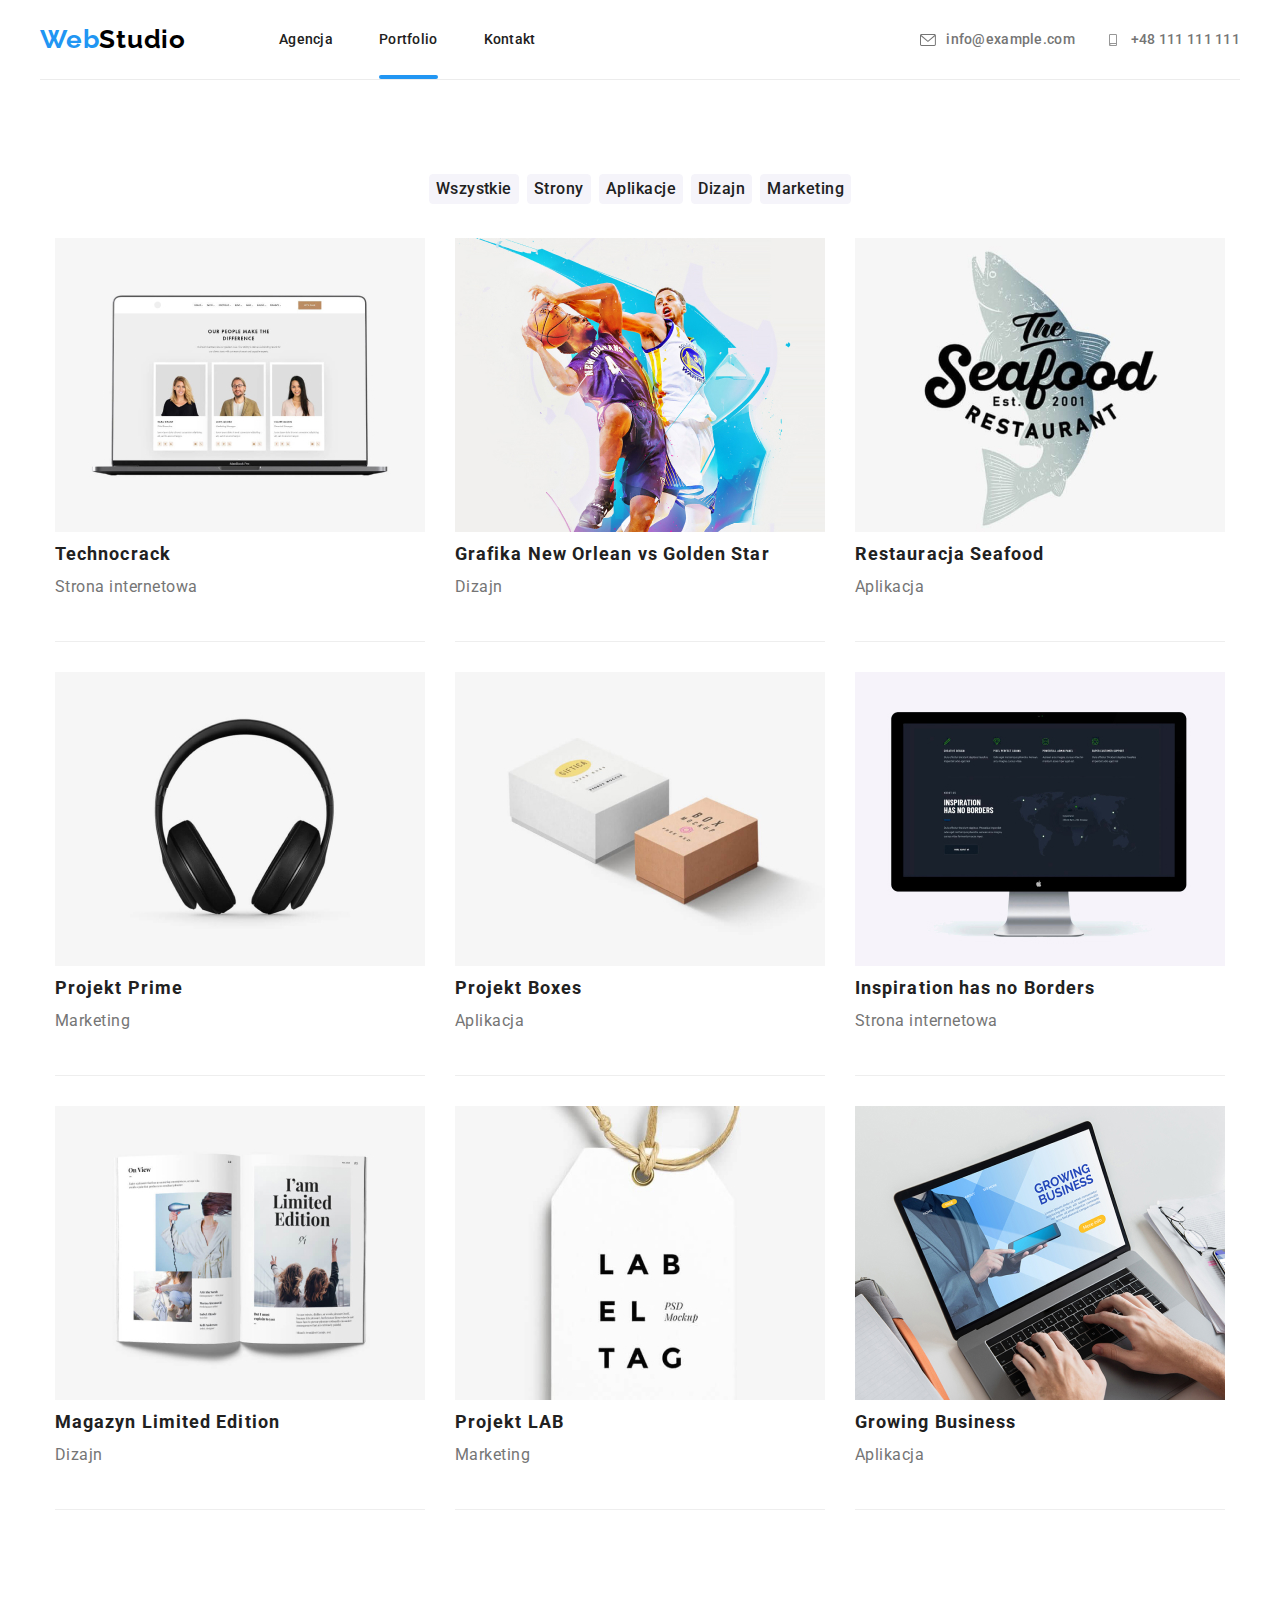
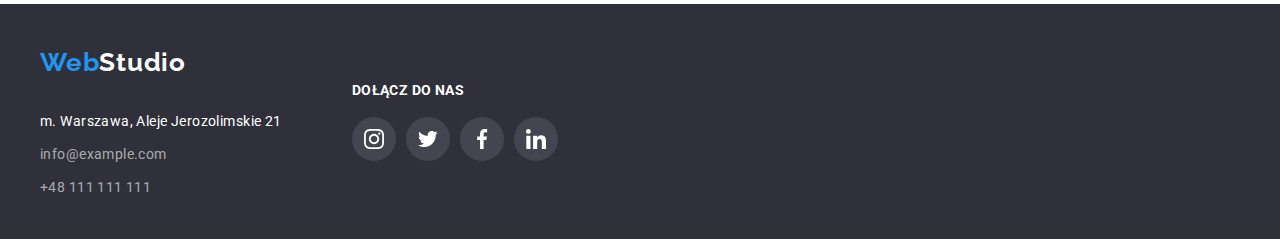
==== portfolio.html @ 3157e333 "copy" ====
<!DOCTYPE html>
<html lang="en">
  <head>
    <meta charset="UTF-8" />
    <meta http-equiv="X-UA-Compatible" content="IE=edge" />
    <meta name="viewport" content="width=device-width, initial-scale=1.0" />
    <link rel="stylesheet" href="css/styles.css" />
    <link rel="preconnect" href="https://fonts.googleapis.com" />
    <link rel="preconnect" href="https://fonts.gstatic.com" crossorigin />
    <link
      href="https://fonts.googleapis.com/css2?family=Raleway:wght@700&family=Roboto:wght@400;500;700;900&display=swap"
      rel="stylesheet"
    />
    <title>Portfolio</title>
  </head>
  <body>
    <header class="header">
      <div class="header-wrapper">
       <a class="logo-link-header" href="index.html"
        ><span class="web-color">Web</span>Studio</a>
       <nav class="navigation">
        <ul>
          <li>
            <a class="nav-element" href="index.html"
              >Agencja</a
            >
          </li>
          <li>
            <a class="nav-element current-page-portfolio" href="portfolio.html"
              >Portfolio</a
            >
          </li>
          <li><a class="nav-element">Kontakt</a></li>
        </ul>
        </div>
      </nav>
      <ul class="header-contact-wrapper">
        <li>
          <div>
           <svg  width="16" height="12" class="header-contact-icon" >
            <use href="images/icons.svg#icon-envelope"></use>
          </svg>
          <a
            class="header-contact header-contact-email"
            href="mailto:info@example.com"
            >info@example.com</a
          >
          </div>
        </li>
        <li>
          <div>
           <svg width="16" height="12" class="header-contact-icon" >
            <use href="images/icons.svg#icon-smartphone"></use>
          </svg>
          <p class="header-contact">+48 111 111 111</p>
          </div>
        </li>
      </ul>
    </header>
    <main>
      <div class="container section">
        <section class="portfolio-main-page">
          <div class="portfolio-selector-list">
            <ul>
              <li>
                <button class="portfolio-selector-button" type="button">
                  Wszystkie
                </button>
              </li>
              <li>
                <button class="portfolio-selector-button" type="button">
                  Strony
                </button>
              </li>
              <li>
                <button class="portfolio-selector-button" type="button">
                  Aplikacje
                </button>
              </li>
              <li>
                <button class="portfolio-selector-button" type="button">
                  Dizajn
                </button>
              </li>
              <li>
                <button class="portfolio-selector-button" type="button">
                  Marketing
                </button>
              </li>
            </ul>
          </div>
          <ul class="projects">
            <li class="project-element">
              <img
                src="images/technocrack.jpg"
                alt="Technocrack website"
                width="370"
                height="294"
              />
              <div class="image-overlay">
                <p>Technocrack jest popularną platformą wykorzystywaną do rozpowszechniania koronawirusa. Firmy wykorzystują tę platformę do celów szpiegowskich i ataków na niezabezpieczone serwery konkurencji</p>
              </div>
              <p class="project-element-title">Technocrack</p>
              <p class="project-element-type">Strona internetowa</p>
            </li>
            <li class="project-element">
              <img
                src="images/new_orlean_vs_golden_star.jpg"
                alt="basketball match poster"
                width="370"
                height="294"
              />
              <div class="image-overlay">
                <p>Technocrack jest popularną platformą wykorzystywaną do rozpowszechniania koronawirusa. Firmy wykorzystują tę platformę do celów szpiegowskich i ataków na niezabezpieczone serwery konkurencji</p>
              </div>
              <p class="project-element-title">
                Grafika New Orlean vs Golden Star
              </p>
              <p class="project-element-type">Dizajn</p>
            </li>
            <li class="project-element">
              <img
                src="images/seafood.jpg"
                alt="restaurant logo"
                width="370"
                height="294"
              />
              <div class="image-overlay">
                <p>Technocrack jest popularną platformą wykorzystywaną do rozpowszechniania koronawirusa. Firmy wykorzystują tę platformę do celów szpiegowskich i ataków na niezabezpieczone serwery konkurencji</p>
              </div>
              <p class="project-element-title">Restauracja Seafood</p>
              <p class="project-element-type">Aplikacja</p>
            </li>
            <li class="project-element">
              <img
                src="images/headphones.jpg"
                alt="headphones"
                width="370"
                height="294"
              />
              <div class="image-overlay">
                <p>Technocrack jest popularną platformą wykorzystywaną do rozpowszechniania koronawirusa. Firmy wykorzystują tę platformę do celów szpiegowskich i ataków na niezabezpieczone serwery konkurencji</p>
              </div>
              <p class="project-element-title">Projekt Prime</p>
              <p class="project-element-type">Marketing</p>
            </li>
            <li class="project-element">
              <img
                src="images/boxes.jpg"
                alt="boxes"
                width="370"
                height="294"
              />
              <div class="image-overlay">
                <p>Technocrack jest popularną platformą wykorzystywaną do rozpowszechniania koronawirusa. Firmy wykorzystują tę platformę do celów szpiegowskich i ataków na niezabezpieczone serwery konkurencji</p>
              </div>
              <p class="project-element-title">Projekt Boxes</p>
              <p class="project-element-type">Aplikacja</p>
            </li>
            <li class="project-element">
              <img
                src="images/monitor.jpg"
                alt="Inspiration has no Borders website"
                width="370"
                height="294"
              />
              <div class="image-overlay">
                <p>Technocrack jest popularną platformą wykorzystywaną do rozpowszechniania koronawirusa. Firmy wykorzystują tę platformę do celów szpiegowskich i ataków na niezabezpieczone serwery konkurencji</p>
              </div>
              <p class="project-element-title">Inspiration has no Borders</p>
              <p class="project-element-type">Strona internetowa</p>
            </li>
            <li class="project-element">
              <img
                src="images/magazine.jpg"
                alt="Magazine"
                width="370"
                height="294"
              />
              <div class="image-overlay">
                <p>Technocrack jest popularną platformą wykorzystywaną do rozpowszechniania koronawirusa. Firmy wykorzystują tę platformę do celów szpiegowskich i ataków na niezabezpieczone serwery konkurencji</p>
              </div>
              <p class="project-element-title">Magazyn Limited Edition</p>
              <p class="project-element-type">Dizajn</p>
            </li>
            <li class="project-element">
              <img
                src="images/project_lab.jpg"
                alt="Project LAB"
                width="370"
                height="294"
              />
              <div class="image-overlay">
                <p>Technocrack jest popularną platformą wykorzystywaną do rozpowszechniania koronawirusa. Firmy wykorzystują tę platformę do celów szpiegowskich i ataków na niezabezpieczone serwery konkurencji</p>
              </div>
              <p class="project-element-title">Projekt LAB</p>
              <p class="project-element-type">Marketing</p>
            </li>
            <li class="project-element">
              <img
                src="images/growing_business.jpg"
                alt="Growing business application"
                width="370"
                height="294"
              />
              <div class="image-overlay">
                <p>Technocrack jest popularną platformą wykorzystywaną do rozpowszechniania koronawirusa. Firmy wykorzystują tę platformę do celów szpiegowskich i ataków na niezabezpieczone serwery konkurencji</p>
              </div>
              <p class="project-element-title">Growing Business</p>
              <p class="project-element-type">Aplikacja</p>
            </li>
          </ul>
        </section>
      </div>
    </main>
    <footer class="footer">
      <div class="footer-wrapper">
        <div>
      <a class="logo-link-footer" href="index.html"
        ><span class="web-color">Web</span>Studio</a
      >
      <address class="footer-address-wrapper">
        <ul>
          <li>
            <span class="footer-address"
              >m. Warszawa, Aleje Jerozolimskie 21</span
            >
          </li>
          <li>
            <span> <a class="footer-contact" href="mailto:info@example.com">info@example.com</a></span>
          </li>
          <li>
            <span class="footer-contact">+48 111 111 111</span>
          </li>
        </ul>
      </address>
      </div>
      <div class="join-to-us">
        <p>DOŁĄCZ DO NAS</p>
        <ul>
          <div class="footer-icon-wrapper">
          <li><svg width="20" height="20" class="footer-icon"><use href="images/icons.svg#icon-instagram"></use></svg></li>
         </div>
          <div class="footer-icon-wrapper">
          <li><svg width="20" height="20" class="footer-icon"><use href="images/icons.svg#icon-twitter"></use></svg></li>
         </div>
          <div class="footer-icon-wrapper">
          <li><svg width="20" height="20" class="footer-icon"><use href="images/icons.svg#icon-facebook"></use></svg></li>
         </div>
          <div class="footer-icon-wrapper">
          <li><svg width="20" height="20" class="footer-icon"><use href="images/icons.svg#icon-linkedin"></use></svg></li>
         </div>
        </ul>
      </div>
      </div>
    </footer>
  </body>
</html>
---- css/styles.css ----
/*! modern-normalize v1.1.0 | MIT License | https://github.com/sindresorhus/modern-normalize */

/*
Document
========
*/

/**
Use a better box model (opinionated).
*/

*,
::before,
::after {
  box-sizing: border-box;
}

/**
1. Correct the line height in all browsers.
2. Prevent adjustments of font size after orientation changes in iOS.
3. Use a more readable tab size (opinionated).
*/

html {
  line-height: 1.15; /* 1 */
  -webkit-text-size-adjust: 100%; /* 2 */
  -moz-tab-size: 4; /* 3 */
  tab-size: 4; /* 3 */
}

/*
Sections
========
*/

/**
1. Remove the margin in all browsers.
2. Improve consistency of default fonts in all browsers. (https://github.com/sindresorhus/modern-normalize/issues/3)
*/

body {
  margin: 0; /* 1 */
  font-family: system-ui, -apple-system,
    /* Firefox supports this but not yet `system-ui` */ "Segoe UI", Roboto,
    Helvetica, Arial, sans-serif, "Apple Color Emoji", "Segoe UI Emoji"; /* 2 */
}

/*
Grouping content
================
*/

/**
1. Add the correct height in Firefox.
2. Correct the inheritance of border color in Firefox. (https://bugzilla.mozilla.org/show_bug.cgi?id=190655)
*/

hr {
  height: 0; /* 1 */
  color: inherit; /* 2 */
}

/*
Text-level semantics
====================
*/

/**
Add the correct text decoration in Chrome, Edge, and Safari.
*/

abbr[title] {
  text-decoration: underline dotted;
}

/**
Add the correct font weight in Edge and Safari.
*/

b,
strong {
  font-weight: bolder;
}

/**
1. Improve consistency of default fonts in all browsers. (https://github.com/sindresorhus/modern-normalize/issues/3)
2. Correct the odd 'em' font sizing in all browsers.
*/

code,
kbd,
samp,
pre {
  font-family: ui-monospace, SFMono-Regular, Consolas, "Liberation Mono", Menlo,
    monospace; /* 1 */
  font-size: 1em; /* 2 */
}

/**
Add the correct font size in all browsers.
*/

small {
  font-size: 80%;
}

/**
Prevent 'sub' and 'sup' elements from affecting the line height in all browsers.
*/

sub,
sup {
  font-size: 75%;
  line-height: 0;
  position: relative;
  vertical-align: baseline;
}

sub {
  bottom: -0.25em;
}

sup {
  top: -0.5em;
}

/*
Tabular data
============
*/

/**
1. Remove text indentation from table contents in Chrome and Safari. (https://bugs.chromium.org/p/chromium/issues/detail?id=999088, https://bugs.webkit.org/show_bug.cgi?id=201297)
2. Correct table border color inheritance in Chrome and Safari. (https://bugs.chromium.org/p/chromium/issues/detail?id=935729, https://bugs.webkit.org/show_bug.cgi?id=195016)
*/

table {
  text-indent: 0; /* 1 */
  border-color: inherit; /* 2 */
}

/*
Forms
=====
*/

/**
1. Change the font styles in all browsers.
2. Remove the margin in Firefox and Safari.
*/

button,
input,
optgroup,
select,
textarea {
  font-family: inherit; /* 1 */
  font-size: 100%; /* 1 */
  line-height: 1.15; /* 1 */
  margin: 0; /* 2 */
}

/**
Remove the inheritance of text transform in Edge and Firefox.
*/

button,
select {
  text-transform: none;
}

/**
Correct the inability to style clickable types in iOS and Safari.
*/

button,
[type="button"],
[type="reset"],
[type="submit"] {
  -webkit-appearance: button;
}

/**
Remove the inner border and padding in Firefox.
*/

::-moz-focus-inner {
  border-style: none;
  padding: 0;
}

/**
Restore the focus styles unset by the previous rule.
*/

:-moz-focusring {
  outline: 1px dotted ButtonText;
}

/**
Remove the additional ':invalid' styles in Firefox.
See: https://github.com/mozilla/gecko-dev/blob/2f9eacd9d3d995c937b4251a5557d95d494c9be1/layout/style/res/forms.css#L728-L737
*/

:-moz-ui-invalid {
  box-shadow: none;
}

/**
Remove the padding so developers are not caught out when they zero out 'fieldset' elements in all browsers.
*/

legend {
  padding: 0;
}

/**
Add the correct vertical alignment in Chrome and Firefox.
*/

progress {
  vertical-align: baseline;
}

/**
Correct the cursor style of increment and decrement buttons in Safari.
*/

::-webkit-inner-spin-button,
::-webkit-outer-spin-button {
  height: auto;
}

/**
1. Correct the odd appearance in Chrome and Safari.
2. Correct the outline style in Safari.
*/

[type="search"] {
  -webkit-appearance: textfield; /* 1 */
  outline-offset: -2px; /* 2 */
}

/**
Remove the inner padding in Chrome and Safari on macOS.
*/

::-webkit-search-decoration {
  -webkit-appearance: none;
}

/**
1. Correct the inability to style clickable types in iOS and Safari.
2. Change font properties to 'inherit' in Safari.
*/

::-webkit-file-upload-button {
  -webkit-appearance: button; /* 1 */
  font: inherit; /* 2 */
}

/*
Interactive
===========
*/

/*
Add the correct display in Chrome and Safari.
*/

summary {
  display: list-item;
}

:root {
  --main-text-color: #212121;
  --background-color: #2f303a;
  --text-color: #757575;
  --fancy-blue-color: #2196f3;
  --icon-color: #afb1b8;
}

body {
  font-family: "Roboto", sans-serif;
  color: var(--main-text-color);
}

p {
  margin: 0;
  padding: 0;
}

ul {
  margin: 0;
  padding: 0;
}

h1,
h2,
h4 {
  margin: 0;
  padding: 0;
}

.header {
  border-bottom: 1px solid #ececec;
  background-color: #ffffff;
  display: flex;
  align-items: center;
  padding-top: 11px;
  padding-bottom: 11px;
  margin: 0 auto;
  width: 1200px;
  justify-content: space-between;
}

.header nav ul {
  display: flex;
  margin: 0;
  padding-left: 93px;
}

.header .header-contact-wrapper {
  display: flex;
  align-items: center;
  justify-content: flex-end;
  gap: 30px;
}

.header-contact-wrapper div {
  display: flex;
  align-items: center;
  gap: 10px;
}

.header-contact-wrapper div:hover svg {
  cursor: pointer;
  fill: var(--fancy-blue-color);
}

.web-color {
  color: var(--fancy-blue-color);
}

.footer {
  background-color: var(--background-color);
  display: flex;
  margin: 0 auto;
  display: flex;
  align-items: center;
  gap: 70px;
  padding-top: 30px;
  padding-bottom: 30px;
}

.footer li {
  display: flex;
  list-style: none;
}

.footer-address {
  font-style: normal;
  font-weight: 400;
  font-size: 14px;
  letter-spacing: 0.03em;
  line-height: 1.71;
  color: #ffffff;
  margin: 0;
  padding-block: 9px;
}

.footer-address-wrapper {
  padding-top: 10px;
}

.footer-wrapper {
  display: flex;
  align-items: center;
  gap: 70px;
  width: 1200px;
  margin: 0 auto;
}

.footer-contact {
  font-style: normal;
  font-weight: 400;
  font-size: 14px;
  letter-spacing: 0.03em;
  line-height: 1.71;
  color: rgba(255, 255, 255, 0.6);
  margin: 0;
  padding-block: 9px;
  text-decoration: none;
}

.footer-contact:hover {
  cursor: pointer;
  color: var(--fancy-blue-color);
}

.logo-link-footer {
  font-family: "Raleway", sans-serif;
  font-style: normal;
  font-weight: 700;
  font-size: 26px;
  letter-spacing: 0.03em;
  line-height: 2.2;
  color: #ffffff;
  text-decoration: none;
}

.logo-link-header {
  font-family: "Raleway", sans-serif;
  font-style: normal;
  font-weight: 700;
  font-size: 26px;
  letter-spacing: 0.03em;
  line-height: 2.2;
  color: #000000;
  text-decoration: none;
  margin: 0;
}

.navigation a {
  position: relative;
}

.current-page-main::after {
  content: "";
  position: absolute;
  left: 0;
  right: 0;
  bottom: -32px;
  background-color: #2196f3;
  width: 100%;
  height: 4px;
  border-radius: 2px;
}

.current-page-portfolio::after {
  content: "";
  position: absolute;
  left: 0;
  right: 0;
  bottom: -32px;
  background-color: #2196f3;
  width: 100%;
  height: 4px;
  border-radius: 2px;
}

.nav-element {
  font-style: normal;
  font-weight: 500;
  font-size: 14px;
  line-height: 1.14;
  letter-spacing: 0.02em;
  text-decoration: none;
  color: var(--main-text-color);
  margin-right: 46px;
  transition: color 250ms cubic-bezier(0.4, 0, 0.2, 1);
}

.nav-element:hover,
.nav-element:focus {
  color: var(--fancy-blue-color);
  cursor: pointer;
}

.header li {
  list-style: none;
}

.header-contact {
  font-style: normal;
  font-weight: 500;
  font-size: 14px;
  line-height: 1.14;
  letter-spacing: 0.02em;
  color: var(--text-color);
  text-decoration: none;
  transition: color 250ms cubic-bezier(0.4, 0, 0.2, 1);
}

.header-contact:hover {
  color: var(--fancy-blue-color);
  cursor: pointer;
}

.header-contact:focus {
  color: var(--fancy-blue-color);
}

.banner {
  background-image: linear-gradient(
      rgba(47, 48, 58, 0.4),
      rgba(47, 48, 58, 0.4)
    ),
    url(../images/banner-background.jpg);
  background-position: center;
  background-repeat: no-repeat;
  display: flex;
  flex-direction: column;
  align-items: center;
  justify-content: center;
  padding-bottom: 208px;
  padding-top: 208px;
}

.section {
  padding-top: 94px;
  padding-bottom: 94px;
  margin: 0 auto;
}

.banner-header {
  font-style: normal;
  font-weight: 900;
  font-size: 44px;
  line-height: 1.36;
  letter-spacing: 0.06em;
  text-transform: uppercase;
  color: #ffffff;
  text-align: center;
  padding-bottom: 30px;
  max-width: 696px;
}

.banner-button {
  font-style: normal;
  font-weight: 700;
  font-size: 16px;
  line-height: 1.88;
  letter-spacing: 0.06em;
  color: #ffffff;
  background-color: var(--fancy-blue-color);
  border: 1px solid var(--fancy-blue-color);
  border-radius: 4px;
  cursor: pointer;
}

.description {
  display: flex;
  max-width: 1200px;
}

.description ul {
  display: flex;
  flex-direction: row;
  max-width: 1600px;
}

.description li {
  list-style: none;
  margin-left: 15px;
  margin-right: 15px;
}

.description h4 {
  font-style: normal;
  font-weight: 700;
  font-size: 14px;
  letter-spacing: 0.03em;
  line-height: 1;
  text-transform: uppercase;
}

.description-text {
  font-style: normal;
  font-weight: 400;
  font-size: 14px;
  line-height: 1.71;
  letter-spacing: 0.03em;
  color: var(--text-color);
}

.description-title {
  display: flex;
  flex-direction: column;
  max-width: 1200x;
}

.description-title h2 {
  font-style: normal;
  font-weight: 700;
  font-size: 36px;
  letter-spacing: 0.03em;
  line-height: 2.62;
  text-align: center;
}

.description-title ul {
  position: relative;
  display: flex;
  flex-direction: row;
  justify-content: center;
}

.description-list-items {
  padding-bottom: 94px;
  display: flex;
}

.description-image {
  width: 370px;
  height: 294px;
  margin-left: 15px;
  margin-right: 15px;
}

.our-team {
  background-color: #f5f4fa;
}

.our-team ul {
  display: flex;
  flex-direction: row;
  justify-content: center;
}

.our-team h2 {
  font-style: normal;
  font-weight: 700;
  font-size: 36px;
  letter-spacing: 0.03em;
  line-height: 2.62;
  text-align: center;
}

.our-team li {
  list-style: none;
}

.team-card {
  width: 270px;
  height: 368px;
  background-color: #ffffff;
  box-shadow: 0px 1px 3px rgba(0, 0, 0, 0.12), 0px 1px 1px rgba(0, 0, 0, 0.14),
    0px 2px 1px rgba(0, 0, 0, 0.2);
  border-radius: 0px 0px 4px 4px;
  margin-left: 15px;
  margin-right: 15px;
}

.team-card-name {
  font-style: normal;
  font-weight: 500;
  font-size: 16px;
  letter-spacing: 0.03em;
  line-height: 1.18;
  text-align: center;
}

.team-card-job {
  font-style: normal;
  font-weight: 400;
  font-size: 16px;
  line-height: 1.18;
  letter-spacing: 0.03em;
  color: var(--text-color);
  text-align: center;
}

.portfolio-main-page {
  background-color: #ffffff;
}

.portfolio-main-page li {
  list-style: none;
}

.portfolio-selector-button {
  font-family: inherit;
  font-style: normal;
  font-weight: 500;
  font-size: 16px;
  letter-spacing: 0.03em;
  line-height: 1.62;
  text-align: center;
  color: var(--main-text-color);
  background-color: #f5f4fa;
  border: 1px solid #f5f4fa;
  border-radius: 4px;
  transition: color 250ms cubic-bezier(0.4, 0, 0.2, 1),
    background-color 250ms cubic-bezier(0.4, 0, 0.2, 1),
    border 250ms cubic-bezier(0.4, 0, 0.2, 1),
    box-shadow 250ms cubic-bezier(0.4, 0, 0.2, 1);
}

.portfolio-selector-button:hover,
.portfolio-selector-button:focus {
  color: #ffffff;
  background-color: var(--fancy-blue-color);
  cursor: pointer;
  border: 1px solid var(--fancy-blue-color);
  box-shadow: 0px 3px 1px rgba(0, 0, 0, 0.1), 0px 1px 2px rgba(0, 0, 0, 0.08),
    0px 2px 2px rgba(0, 0, 0, 0.12);
}

.portfolio-selector-button:focus {
  color: #ffffff;
  background-color: var(--fancy-blue-color);
  border-color: var(--fancy-blue-color);
  cursor: pointer;
}

.project-element {
  height: 404px;
  position: relative;
  background: #ffffff;
  border-bottom: 1px solid #eeeeee;
  flex-basis: ((100% - 60px)/3);
  transition: box-shadow 250ms cubic-bezier(0.4, 0, 0.2, 1);
}

.project-element:hover {
  cursor: pointer;
  box-shadow: 0px 1px 1px rgba(0, 0, 0, 0.12), 0px 4px 4px rgba(0, 0, 0, 0.06),
    1px 4px 6px rgba(0, 0, 0, 0.16);
}

.project-element-title {
  font-style: normal;
  font-weight: 700;
  font-size: 18px;
  line-height: 2;
  letter-spacing: 0.06em;
}

.project-element-type {
  font-style: normal;
  font-weight: 400;
  font-size: 16px;
  line-height: 1.88;
  letter-spacing: 0.03em;
  color: var(--text-color);
}

.container {
  max-width: 1200px;
}

.projects {
  display: flex;
  justify-content: center;
  flex-wrap: wrap;
  gap: 30px;
}

.portfolio-selector-list ul {
  display: flex;
  justify-content: center;
  padding-bottom: 34px;
}

.portfolio-selector-list ul li {
  margin-left: 4px;
  margin-right: 4px;
}

.description {
  display: flex;
  flex-wrap: wrap;
  justify-content: center;
}

.header-wrapper {
  display: flex;
  align-items: center;
}

.our-team-icons {
  fill: var(--icon-color);
  transition: fill 250ms cubic-bezier(0.4, 0, 0.2, 1);
}

.our-team-icons-wrapper li {
  display: flex;
  justify-content: center;
  align-items: center;
  width: 44px;
  height: 44px;
  border-radius: 50%;
  transition: background-color 250ms cubic-bezier(0.4, 0, 0.2, 1);
}

.our-team-icons-wrapper li:hover {
  background-color: var(--fancy-blue-color);
  cursor: pointer;
}

.our-team-icons-wrapper ul {
  display: flex;
  gap: 10px;
}

.our-team-icons-wrapper li:hover svg {
  fill: #ffffff;
}

.description-icon-wrapper {
  background-color: #f5f4fa;
  display: flex;
  justify-content: center;
  align-items: center;
  margin-bottom: 30px;
  padding: 25px 0 25px 0;
  border-radius: 4px;
}

.header-contact-icon {
  fill: var(--text-color);
  transition: fill 250ms cubic-bezier(0.4, 0, 0.2, 1);
}

.our-clients li {
  list-style: none;
}

.our-clients ul {
  display: flex;
  justify-content: center;
  gap: 30px;
}

.our-clients div {
  display: flex;
  justify-content: center;
  align-items: center;
  border: 1px solid #afb1b8;
  border-radius: 4px;
  padding: 17px 31px 14px 31px;
  transition: border-color 250ms cubic-bezier(0.4, 0, 0.2, 1);
}

.our-clients div:hover {
  border-color: var(--fancy-blue-color);
  cursor: pointer;
}

.our-clients div:hover svg {
  fill: var(--fancy-blue-color);
}

.our-clients-icon {
  fill: var(--icon-color);
  transition: fill 250ms cubic-bezier(0.4, 0, 0.2, 1);
}

.our-clients h2 {
  font-style: normal;
  font-weight: 700;
  font-size: 36px;
  letter-spacing: 0.03em;
  line-height: 2.62;
  text-align: center;
  padding-bottom: 50px;
}

.footer-icon {
  fill: #ffffff;
}

.footer-icon-wrapper {
  display: flex;
  align-items: center;
  justify-content: center;
  width: 44px;
  height: 44px;
  background-color: rgba(255, 255, 255, 0.1);
  border-radius: 50%;
  transition: background-color 250ms cubic-bezier(0.4, 0, 0.2, 1);
}

.footer-icon-wrapper:hover,
.footer-icon-wrapper:focus {
  background-color: var(--fancy-blue-color);
  cursor: pointer;
}

.join-to-us ul {
  display: flex;
  gap: 10px;
}

.join-to-us p {
  font-family: "Roboto";
  font-style: normal;
  font-weight: 700;
  font-size: 14px;
  line-height: 1;
  letter-spacing: 0.03em;
  text-transform: uppercase;
  color: #ffffff;
  margin-bottom: 20px;
}

.service-description {
  font-family: "Roboto";
  font-style: normal;
  font-weight: 700;
  font-size: 14px;
  line-height: 1;
  letter-spacing: 0.03em;
  text-transform: uppercase;
  text-align: center;
  color: #ffffff;
  position: absolute;
  bottom: 0;
  width: 370px;
  background: rgba(47, 48, 58, 0.8);
  padding-block: 27px;
}

.image-overlay {
  position: absolute;
  bottom: 109.5px;
  left: 0;
  right: 0;
  width: 100%;
  height: 0px;
  background-color: rgba(33, 150, 243, 0.9);
  overflow: hidden;
  transition: height 250ms cubic-bezier(0.4, 0, 0.2, 1);
}

.project-element:hover .image-overlay {
  height: 294px;
}

.image-overlay p {
  font-family: "Roboto";
  font-style: normal;
  font-weight: 400;
  font-size: 18px;
  line-height: 1.56;
  letter-spacing: 0.03em;
  color: #ffffff;
  padding: 49px 45px 49px 25px;
}

.backdrop {
  position: fixed;
  display: flex;
  left: 0;
  top: 0;
  width: 100%;
  height: 100%;
  background-color: rgba(0 0 0 / 0.5);
  z-index: 2;
  transition: transform 250ms;
}

.modal {
  width: 528px;
  height: 581px;
  background-color: #ffffff;
  box-shadow: 0px 1px 3px rgba(0, 0, 0, 0.12), 0px 1px 1px rgba(0, 0, 0, 0.14),
    0px 2px 1px rgba(0, 0, 0, 0.2);
  margin: auto;
  padding: 50px 20px 20px;
  display: flex;
  flex-direction: row;
  position: relative;
  border-radius: 4px;
}

.is-hidden {
  visibility: 1;
  opacity: 1;
  pointer-events: all;
  transform: scale(0);
}

.modal-close-button {
  display: flex;
  position: absolute;
  top: 8px;
  right: 8px;
  align-items: center;
  height: 30px;
  width: 30px;
  border-radius: 50%;
  border-color: rgba(0, 0, 0, 0.1);
  background-color: #ffffff;
  cursor: pointer;
}

.modal-close-button svg {
  cursor: pointer;
  margin: 0;
  padding: 0;
}
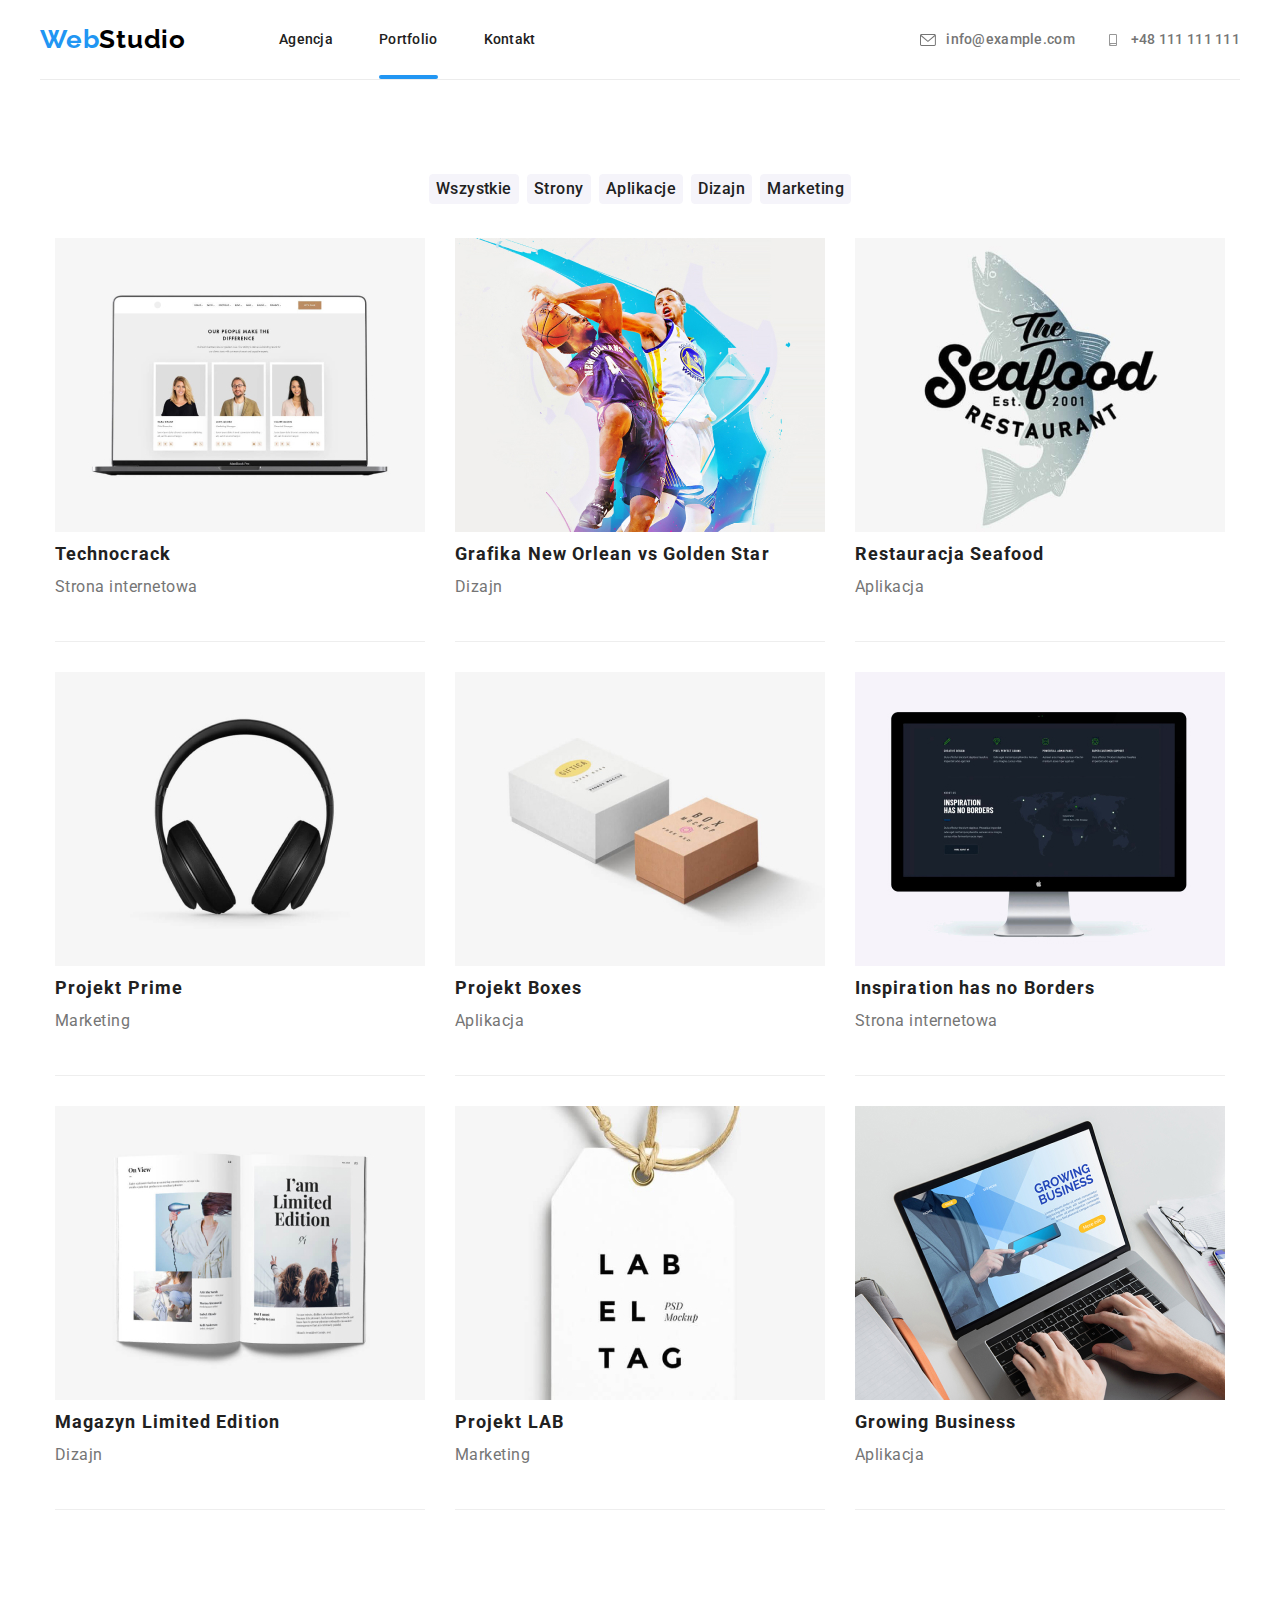
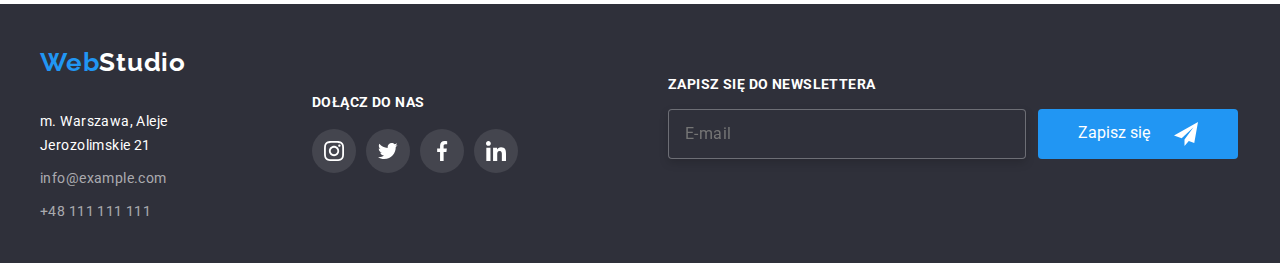
==== commit 5b84c815: "working" ====
--- a/portfolio.html
+++ b/portfolio.html
@@ -216,42 +216,75 @@
     <footer class="footer">
       <div class="footer-wrapper">
         <div>
-      <a class="logo-link-footer" href="index.html"
-        ><span class="web-color">Web</span>Studio</a
-      >
-      <address class="footer-address-wrapper">
-        <ul>
-          <li>
-            <span class="footer-address"
-              >m. Warszawa, Aleje Jerozolimskie 21</span
-            >
-          </li>
-          <li>
-            <span> <a class="footer-contact" href="mailto:info@example.com">info@example.com</a></span>
-          </li>
-          <li>
-            <span class="footer-contact">+48 111 111 111</span>
-          </li>
-        </ul>
-      </address>
-      </div>
-      <div class="join-to-us">
-        <p>DOŁĄCZ DO NAS</p>
-        <ul>
-          <div class="footer-icon-wrapper">
-          <li><svg width="20" height="20" class="footer-icon"><use href="images/icons.svg#icon-instagram"></use></svg></li>
-         </div>
-          <div class="footer-icon-wrapper">
-          <li><svg width="20" height="20" class="footer-icon"><use href="images/icons.svg#icon-twitter"></use></svg></li>
-         </div>
-          <div class="footer-icon-wrapper">
-          <li><svg width="20" height="20" class="footer-icon"><use href="images/icons.svg#icon-facebook"></use></svg></li>
-         </div>
-          <div class="footer-icon-wrapper">
-          <li><svg width="20" height="20" class="footer-icon"><use href="images/icons.svg#icon-linkedin"></use></svg></li>
-         </div>
-        </ul>
-      </div>
+          <a class="logo-link-footer" href="index.html"
+            ><span class="web-color">Web</span>Studio</a
+          >
+          <address class="footer-address-wrapper">
+            <ul>
+              <li>
+                <span class="footer-address"
+                  >m. Warszawa, Aleje Jerozolimskie 21</span
+                >
+              </li>
+              <li>
+                <span>
+                  <a class="footer-contact" href="mailto:info@example.com"
+                    >info@example.com</a
+                  ></span
+                >
+              </li>
+              <li>
+                <span class="footer-contact">+48 111 111 111</span>
+              </li>
+            </ul>
+          </address>
+        </div>
+        <div class="join-to-us">
+          <p>DOŁĄCZ DO NAS</p>
+          <ul>
+            <div class="footer-icon-wrapper">
+              <li>
+                <svg width="20" height="20" class="footer-icon">
+                  <use href="images/icons.svg#icon-instagram"></use>
+                </svg>
+              </li>
+            </div>
+            <div class="footer-icon-wrapper">
+              <li>
+                <svg width="20" height="20" class="footer-icon">
+                  <use href="images/icons.svg#icon-twitter"></use>
+                </svg>
+              </li>
+            </div>
+            <div class="footer-icon-wrapper">
+              <li>
+                <svg width="20" height="20" class="footer-icon">
+                  <use href="images/icons.svg#icon-facebook"></use>
+                </svg>
+              </li>
+            </div>
+            <div class="footer-icon-wrapper">
+              <li>
+                <svg width="20" height="20" class="footer-icon">
+                  <use href="images/icons.svg#icon-linkedin"></use>
+                </svg>
+              </li>
+            </div>
+          </ul>
+        </div>
+        <form class="form-newsletter">
+          <fieldset class="form-newsletter-wrapper">
+            <label class="newsletter-label"> Zapisz się do newslettera </label>
+            <input name="newsletter-email" placeholder="E-mail" type="email" />
+
+            <button class="newsletter-button" type="submit">
+              <span>Zapisz się</span>
+              <svg width="24" height="24">
+                <use href="images/icons.svg#icon-newsletter"></use>
+              </svg>
+            </button>
+          </fieldset>
+        </form>
       </div>
     </footer>
   </body>
--- a/css/styles.css
+++ b/css/styles.css
@@ -878,6 +878,10 @@
   cursor: pointer;
 }
 
+.join-to-us {
+  margin-right: 78px;
+}
+
 .join-to-us ul {
   display: flex;
   gap: 10px;
@@ -958,7 +962,6 @@
   box-shadow: 0px 1px 3px rgba(0, 0, 0, 0.12), 0px 1px 1px rgba(0, 0, 0, 0.14),
     0px 2px 1px rgba(0, 0, 0, 0.2);
   margin: auto;
-  padding: 50px 20px 20px;
   display: flex;
   flex-direction: row;
   position: relative;
@@ -991,3 +994,238 @@
   margin: 0;
   padding: 0;
 }
+
+.form-newsletter-wrapper {
+  position: relative;
+  width: 570px;
+  display: flex;
+  padding: 0;
+  border: none;
+}
+
+.form-newsletter-wrapper input {
+  border: 1px solid rgba(255, 255, 255, 0.3);
+  filter: drop-shadow(0px 4px 4px rgba(0, 0, 0, 0.15));
+  border-radius: 4px;
+  background-color: var(--background-color);
+  font-family: "Roboto";
+  font-style: normal;
+  font-weight: 400;
+  font-size: 16px;
+  line-height: 1.25;
+  display: flex;
+  align-items: center;
+  letter-spacing: 0.03em;
+  color: rgba(255, 255, 255, 0.6);
+  width: 358px;
+  padding-block: 14px;
+  padding-left: 16px;
+}
+
+.newsletter-button {
+  padding: 0;
+  display: flex;
+  align-items: center;
+  justify-content: center;
+  width: 200px;
+  height: 50px;
+  background-color: var(--fancy-blue-color);
+  border: none;
+  border-radius: 4px;
+  color: #ffffff;
+  margin-left: 12px;
+}
+
+.newsletter-button svg {
+  margin-left: 24px;
+}
+
+.newsletter-label {
+  font-family: "Roboto";
+  font-style: normal;
+  font-weight: 700;
+  font-size: 14px;
+  line-height: 1;
+  letter-spacing: 0.03em;
+  text-transform: uppercase;
+  color: #ffffff;
+  width: 100%;
+  position: absolute;
+  top: -32px;
+}
+
+.order-form {
+  display: flex;
+  flex-direction: column;
+  align-items: center;
+  width: 528px;
+  height: 581px;
+  padding-inline: 40px;
+  padding-top: 40px;
+}
+
+.form-fieldset {
+  display: flex;
+  align-items: center;
+  position: relative;
+  margin-bottom: 28px;
+  border: 1px solid rgba(33, 33, 33, 0.2);
+  border-radius: 4px;
+  width: 100%;
+  padding-block: 10px;
+  padding-inline: 12px;
+  transition: border-color 250ms cubic-bezier(0.4, 0, 0.2, 1);
+  transition: fill 250ms cubic-bezier(0.4, 0, 0.2, 1);
+}
+
+.form-label {
+  position: absolute;
+  top: -16px;
+  left: 0;
+  font-family: "Roboto";
+  font-style: normal;
+  font-weight: 400;
+  font-size: 12px;
+  line-height: 0.88;
+  letter-spacing: 0.01em;
+  color: var(--text-color);
+}
+
+.form-title {
+  font-family: "Roboto";
+  font-style: normal;
+  font-weight: 700;
+  font-size: 20px;
+  line-height: 1.43;
+  text-align: center;
+  letter-spacing: 0.03em;
+  color: var(--main-text-color);
+  margin-bottom: 30px;
+}
+
+.form-button {
+  font-family: "Roboto";
+  font-style: normal;
+  font-weight: 700;
+  font-size: 16px;
+  line-height: 1.88px;
+  letter-spacing: 0.06em;
+  color: #ffffff;
+  width: 200px;
+  height: 50px;
+  background-color: var(--fancy-blue-color);
+  border-color: var(--fancy-blue-color);
+  box-shadow: 0px 1px 3px rgba(0, 0, 0, 0.12), 0px 1px 1px rgba(0, 0, 0, 0.14),
+    0px 2px 1px rgba(0, 0, 0, 0.2);
+  border-radius: 4px;
+  padding: 0;
+  cursor: pointer;
+}
+
+.form-fieldset:has(.form-input:focus) {
+  border-color: var(--fancy-blue-color);
+  fill: var(--fancy-blue-color);
+}
+
+.form-textarea-wrapper:has(.form-textarea:focus) {
+  border-color: var(--fancy-blue-color);
+}
+
+.form-input {
+  border: none;
+  width: 100%;
+  margin-left: 12px;
+  outline: none;
+}
+
+.form-privacy-policy {
+  position: relative;
+  display: flex;
+  align-items: center;
+  margin-bottom: 30px;
+  transition: border-color 5s cubic-bezier(0.4, 0, 0.2, 1);
+  transition: background-color 5s cubic-bezier(0.4, 0, 0.2, 1);
+}
+
+.form-privacy-policy label {
+  margin-left: 7px;
+  font-family: "Roboto";
+  font-style: normal;
+  font-weight: 400;
+  font-size: 14px;
+  line-height: 1.71;
+  letter-spacing: 0.03em;
+  color: var(--text-color);
+  cursor: pointer;
+  display: flex;
+  align-items: center;
+}
+
+.form-privacy-policy label a {
+  color: #2196f3;
+}
+
+.form-privacy-policy label::before {
+  content: "";
+  width: 16px;
+  height: 15px;
+  position: absolute;
+  left: 0;
+  border: 2px solid black;
+  border-radius: 2px;
+  transition: background-color 250ms cubic-bezier(0.4, 0, 0.2, 1);
+  transition: border-color 250ms cubic-bezier(0.4, 0, 0.2, 1);
+}
+
+.form-privacy-policy input[type="checkbox"]:checked + label::before {
+  background-color: var(--fancy-blue-color);
+  border-color: var(--fancy-blue-color);
+}
+
+.checkmark {
+  position: absolute;
+  display: flex;
+  align-items: center;
+  justify-content: center;
+  cursor: pointer;
+  width: 16px;
+  height: 15px;
+  left: 0;
+  opacity: 1;
+}
+
+.form-checkbox {
+  cursor: pointer;
+  width: 16px;
+  height: 15px;
+  opacity: 0;
+  z-index: 1;
+}
+
+.form-textarea {
+  width: 100%;
+  border: none;
+  font-family: "Roboto";
+  font-style: normal;
+  font-weight: 400;
+  font-size: 12px;
+  line-height: 0.88;
+  letter-spacing: 0.01em;
+  color: rgba(117, 117, 117, 0.5);
+  padding: 0;
+  resize: none;
+  outline: none;
+}
+
+.form-textarea-wrapper {
+  display: flex;
+  align-items: center;
+  position: relative;
+  margin-bottom: 20px;
+  border: 1px solid rgba(33, 33, 33, 0.2);
+  border-radius: 4px;
+  width: 100%;
+  padding-block: 12px;
+  padding-inline: 16px;
+  transition: border-color 250ms cubic-bezier(0.4, 0, 0.2, 1);
+}
